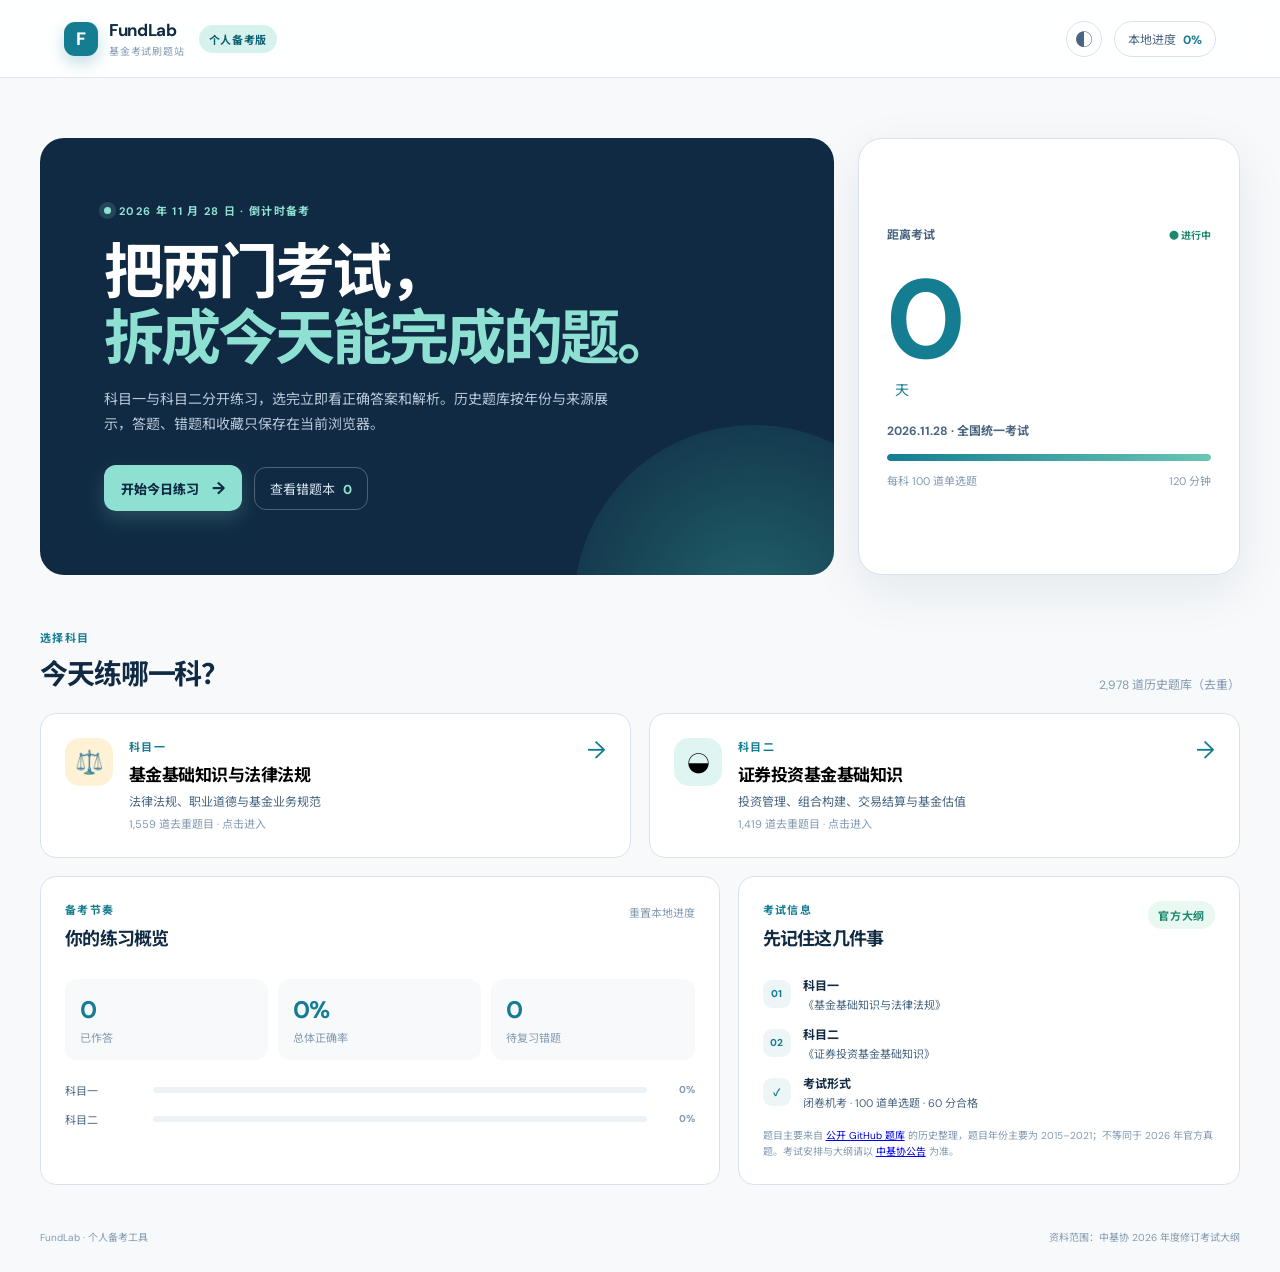
==== index.html @ 036cc4ab "Build fund qualification practice site" ====
<!doctype html>
<html lang="zh-CN">
  <head>
    <meta charset="UTF-8" />
    <meta name="viewport" content="width=device-width, initial-scale=1.0" />
    <meta name="theme-color" content="#102a43" />
    <title>基金考试刷题站 · 科目一 & 科目二</title>
    <link rel="preconnect" href="https://fonts.googleapis.com" />
    <link rel="preconnect" href="https://fonts.gstatic.com" crossorigin />
    <link href="https://fonts.googleapis.com/css2?family=DM+Sans:wght@400;500;600;700&family=Noto+Sans+SC:wght@400;500;600;700;800&display=swap" rel="stylesheet" />
    <link rel="stylesheet" href="./styles.css" />
  </head>
  <body>
    <div class="app-shell">
      <header class="topbar">
        <div class="brand-wrap">
          <button class="brand" id="brand-home" type="button" aria-label="返回首页">
            <span class="brand-mark">F</span>
            <span>
              <strong>FundLab</strong>
              <small>基金考试刷题站</small>
            </span>
          </button>
          <span class="beta-pill">个人备考版</span>
        </div>
        <div class="topbar-actions">
          <button class="icon-btn" id="theme-toggle" type="button" aria-label="切换显示模式">◐</button>
          <button class="profile-chip" id="progress-chip" type="button">本地进度 <span id="progress-chip-value">0%</span></button>
        </div>
      </header>

      <main>
        <section class="view active" id="home-view">
          <div class="hero-grid">
            <div class="hero-copy">
              <div class="eyebrow"><span class="eyebrow-dot"></span> 2026 年 11 月 28 日 · 倒计时备考</div>
              <h1>把两门考试，<br /><em>拆成今天能完成的题。</em></h1>
              <p class="hero-text">科目一与科目二分开练习，选完立即看正确答案和解析。历史题库按年份与来源展示，答题、错题和收藏只保存在当前浏览器。</p>
              <div class="hero-actions">
                <button class="primary-btn" id="quick-start" type="button">开始今日练习 <span>→</span></button>
                <button class="ghost-btn" id="open-wrong" type="button">查看错题本 <span id="wrong-count-badge">0</span></button>
              </div>
            </div>
            <div class="countdown-card">
              <div class="countdown-head"><span>距离考试</span><span class="live-dot">● 进行中</span></div>
              <div class="countdown-number" id="days-left">--</div>
              <div class="countdown-label">天</div>
              <div class="countdown-date">2026.11.28 · 全国统一考试</div>
              <div class="countdown-track"><span id="countdown-progress"></span></div>
              <div class="countdown-foot"><span>每科 100 道单选题</span><span>120 分钟</span></div>
            </div>
          </div>

          <div class="section-heading">
            <div><span class="section-kicker">选择科目</span><h2>今天练哪一科？</h2></div>
            <span class="question-total" id="question-total-label">题库加载中…</span>
          </div>
          <div class="subject-grid" id="subject-grid"></div>

          <div class="home-lower-grid">
            <section class="panel plan-panel">
              <div class="panel-heading"><div><span class="section-kicker">备考节奏</span><h3>你的练习概览</h3></div><button class="text-btn" id="reset-progress" type="button">重置本地进度</button></div>
              <div class="stat-row">
                <div class="stat-item"><span class="stat-value" id="stat-answered">0</span><span class="stat-label">已作答</span></div>
                <div class="stat-item"><span class="stat-value" id="stat-accuracy">0%</span><span class="stat-label">总体正确率</span></div>
                <div class="stat-item"><span class="stat-value" id="stat-wrong">0</span><span class="stat-label">待复习错题</span></div>
              </div>
              <div class="subject-progress-list" id="subject-progress-list"></div>
            </section>
            <section class="panel guide-panel">
              <div class="panel-heading"><div><span class="section-kicker">考试信息</span><h3>先记住这几件事</h3></div><span class="source-tag">官方大纲</span></div>
              <ul class="guide-list">
                <li><span class="guide-icon">01</span><div><strong>科目一</strong><p>《基金基础知识与法律法规》</p></div></li>
                <li><span class="guide-icon">02</span><div><strong>科目二</strong><p>《证券投资基金基础知识》</p></div></li>
                <li><span class="guide-icon">✓</span><div><strong>考试形式</strong><p>闭卷机考 · 100 道单选题 · 60 分合格</p></div></li>
              </ul>
              <p class="fine-print">题目主要来自 <a href="https://github.com/mrchzh/fund-qualification-examination" target="_blank" rel="noreferrer">公开 GitHub 题库</a> 的历史整理，题目年份主要为 2015–2021；不等同于 2026 年官方真题。考试安排与大纲请以 <a href="https://www.amac.org.cn/xwfb/tzgg/202611/t20261103_28194.html" target="_blank" rel="noreferrer">中基协公告</a> 为准。</p>
            </section>
          </div>
        </section>

        <section class="view" id="practice-view">
          <div class="practice-topline">
            <button class="back-btn" id="practice-home" type="button">← 返回首页</button>
            <div class="practice-title-wrap"><span class="practice-subject-pill" id="practice-subject-pill">科目二</span><h2 id="practice-title">证券投资基金基础知识</h2></div>
            <div class="practice-toolbar"><button class="toolbar-btn" id="toggle-order" type="button">↝ 顺序</button><button class="toolbar-btn" id="practice-filters" type="button">筛选</button></div>
          </div>
          <div class="filter-bar" id="filter-bar">
            <label>章节<select id="chapter-filter"><option value="all">全部章节</option></select></label>
            <label>题型<select id="type-filter"><option value="all">全部题型</option><option value="single">单选题</option><option value="multi">多选题</option><option value="tf">判断题</option></select></label>
            <button class="small-btn" id="apply-filter" type="button">应用</button>
          </div>
          <div class="practice-layout">
            <aside class="question-sidebar">
              <div class="sidebar-summary"><div><span class="sidebar-label">当前进度</span><strong id="practice-progress-text">0 / 0</strong></div><div class="mini-ring" id="mini-ring"><span>0%</span></div></div>
              <div class="progress-line"><span id="practice-progress-line"></span></div>
              <div class="question-nav-head"><span>题目导航</span><span class="legend"><i class="legend-dot answered"></i>已答 <i class="legend-dot wrong"></i>错题</span></div>
              <div class="question-nav" id="question-nav"></div>
              <div class="sidebar-bottom"><button class="outline-btn full" id="open-practice-wrong" type="button">错题本 <span id="practice-wrong-count">0</span></button></div>
            </aside>
            <section class="question-card-wrap">
              <div class="question-card" id="question-card"></div>
            </section>
          </div>
        </section>

        <section class="view" id="wrong-view">
          <div class="practice-topline"><button class="back-btn" id="wrong-home" type="button">← 返回首页</button><div class="practice-title-wrap"><span class="practice-subject-pill wrong-pill">复习模式</span><h2>错题本</h2></div><div></div></div>
          <div class="wrong-intro"><div><span class="section-kicker">错题复盘</span><h1>把不会的题，变成下一次的分数。</h1><p>错题记录只保存在当前浏览器，可以随时清空或重新练习。</p></div><button class="danger-btn" id="clear-wrong" type="button">清空错题</button></div>
          <div class="wrong-list" id="wrong-list"></div>
        </section>
      </main>

      <footer class="footer"><span>FundLab · 个人备考工具</span><span>资料范围：中基协 2026 年度修订考试大纲</span></footer>
    </div>
    <div class="toast" id="toast" role="status"></div>
    <script src="./data/questions.js"></script>
    <script src="./app.js"></script>
  </body>
</html>
---- styles.css ----
:root {
  --ink: #102a43;
  --ink-soft: #486581;
  --muted: #829ab1;
  --line: #d9e2ec;
  --paper: #f7f9fb;
  --card: #ffffff;
  --blue: #147d92;
  --blue-deep: #0b6073;
  --mint: #d7f2ec;
  --gold: #f2c66d;
  --red: #c45252;
  --red-soft: #fff0f0;
  --green: #1b8a70;
  --green-soft: #e9f8f1;
  --shadow: 0 16px 50px rgba(16, 42, 67, 0.08);
  --radius-lg: 24px;
  --radius-md: 16px;
  --radius-sm: 10px;
  font-family: "DM Sans", "Noto Sans SC", -apple-system, BlinkMacSystemFont, "Segoe UI", sans-serif;
}

* { box-sizing: border-box; }
html { scroll-behavior: smooth; }
body { margin: 0; color: var(--ink); background: var(--paper); min-width: 320px; }
button, select { font: inherit; }
button { cursor: pointer; }
.app-shell { min-height: 100vh; display: flex; flex-direction: column; }
.topbar { height: 78px; padding: 0 clamp(20px, 5vw, 76px); display: flex; align-items: center; justify-content: space-between; background: rgba(255,255,255,.88); border-bottom: 1px solid rgba(217,226,236,.8); position: sticky; top: 0; z-index: 10; backdrop-filter: blur(14px); }
.brand-wrap, .topbar-actions, .brand, .hero-actions, .countdown-head, .countdown-foot, .section-heading, .panel-heading, .practice-topline, .practice-title-wrap, .practice-toolbar, .filter-bar, .sidebar-summary, .question-nav-head, .wrong-intro { display: flex; align-items: center; }
.brand { gap: 11px; border: 0; background: none; padding: 0; color: var(--ink); text-align: left; }
.brand-mark { width: 34px; height: 34px; display: grid; place-items: center; color: white; font-weight: 800; font-size: 18px; border-radius: 11px; background: var(--blue); box-shadow: 0 7px 16px rgba(20,125,146,.25); }
.brand strong, .brand small { display: block; }
.brand strong { font-size: 17px; letter-spacing: -.02em; }
.brand small { color: var(--muted); font-size: 10px; margin-top: 2px; letter-spacing: .08em; }
.beta-pill, .source-tag, .practice-subject-pill { font-size: 11px; font-weight: 700; letter-spacing: .06em; border-radius: 999px; padding: 6px 10px; }
.beta-pill { color: var(--blue-deep); background: var(--mint); margin-left: 14px; }
.topbar-actions { gap: 12px; }
.icon-btn, .profile-chip { border: 1px solid var(--line); background: white; color: var(--ink-soft); border-radius: 999px; }
.icon-btn { width: 36px; height: 36px; font-size: 18px; }
.profile-chip { padding: 8px 13px; font-size: 12px; }
.profile-chip span { color: var(--blue); font-weight: 700; margin-left: 4px; }
main { width: min(1200px, calc(100% - 40px)); margin: 0 auto; flex: 1; }
.view { display: none; padding: 60px 0 44px; animation: appear .35s ease; }
.view.active { display: block; }
@keyframes appear { from { opacity: 0; transform: translateY(8px); } to { opacity: 1; transform: none; } }
.hero-grid { display: grid; grid-template-columns: 1.35fr .65fr; gap: 24px; align-items: stretch; }
.hero-copy { min-height: 346px; border-radius: var(--radius-lg); padding: clamp(32px, 6vw, 64px); background: var(--ink); color: white; position: relative; overflow: hidden; }
.hero-copy::after { content: ""; position: absolute; width: 360px; height: 360px; border-radius: 50%; right: -100px; bottom: -210px; background: radial-gradient(circle, rgba(62,196,177,.36), rgba(62,196,177,0)); }
.eyebrow, .section-kicker { text-transform: uppercase; letter-spacing: .12em; font-weight: 700; font-size: 11px; }
.eyebrow { color: #8ee1d2; display: flex; align-items: center; gap: 8px; }
.eyebrow-dot { width: 7px; height: 7px; border-radius: 50%; background: #8ee1d2; box-shadow: 0 0 0 5px rgba(142,225,210,.15); }
h1, h2, h3, p { margin-top: 0; }
.hero-copy h1 { margin: 22px 0 15px; font-size: clamp(34px, 5vw, 60px); line-height: 1.1; letter-spacing: -.05em; font-weight: 700; position: relative; z-index: 1; }
.hero-copy h1 em { color: #8ee1d2; font-style: normal; }
.hero-text { max-width: 530px; color: #b9c9d9; font-size: 14px; line-height: 1.8; position: relative; z-index: 1; }
.hero-actions { gap: 12px; margin-top: 28px; position: relative; z-index: 1; }
.primary-btn, .ghost-btn, .outline-btn, .small-btn, .danger-btn, .toolbar-btn, .back-btn, .text-btn { border: 0; }
.primary-btn { background: #8ee1d2; color: var(--ink); border-radius: 12px; padding: 12px 17px; font-weight: 800; font-size: 13px; box-shadow: 0 8px 20px rgba(142,225,210,.2); }
.primary-btn span { padding-left: 10px; font-size: 17px; }
.ghost-btn { background: transparent; color: #d7e5f0; border: 1px solid rgba(215,229,240,.3); border-radius: 12px; padding: 11px 15px; font-size: 13px; }
.ghost-btn span { color: #8ee1d2; margin-left: 5px; font-weight: 800; }
.countdown-card { background: var(--card); border: 1px solid var(--line); border-radius: var(--radius-lg); padding: 28px; box-shadow: var(--shadow); display: flex; flex-direction: column; justify-content: center; }
.countdown-head { justify-content: space-between; color: var(--ink-soft); font-size: 12px; font-weight: 700; }
.live-dot { color: var(--green); font-size: 10px; }
.countdown-number { font-size: clamp(70px, 10vw, 112px); line-height: .95; font-weight: 700; letter-spacing: -.08em; color: var(--blue); margin-top: 24px; }
.countdown-label { color: var(--blue); font-size: 14px; margin: 5px 0 22px 8px; }
.countdown-date { color: var(--ink-soft); font-size: 12px; font-weight: 700; }
.countdown-track, .progress-line { height: 7px; background: #edf2f7; border-radius: 99px; overflow: hidden; }
.countdown-track { margin: 15px 0 11px; }
.countdown-track span, .progress-line span { display: block; height: 100%; width: 0; border-radius: inherit; background: linear-gradient(90deg, var(--blue), #69c6b3); transition: width .4s ease; }
.countdown-foot { justify-content: space-between; color: var(--muted); font-size: 11px; }
.section-heading { justify-content: space-between; margin: 54px 0 20px; align-items: end; }
.section-kicker { color: var(--blue); display: block; margin-bottom: 7px; }
.section-heading h2, .panel-heading h3 { margin: 0; letter-spacing: -.04em; }
.section-heading h2 { font-size: 28px; }
.question-total { font-size: 12px; color: var(--muted); }
.subject-grid { display: grid; grid-template-columns: 1fr 1fr; gap: 18px; }
.subject-card { border: 1px solid var(--line); border-radius: var(--radius-md); background: white; padding: 24px; display: grid; grid-template-columns: auto 1fr auto; align-items: start; gap: 16px; text-align: left; transition: transform .2s ease, box-shadow .2s ease, border-color .2s ease; }
.subject-card:hover { transform: translateY(-3px); border-color: #9bcfc7; box-shadow: var(--shadow); }
.subject-icon { width: 48px; height: 48px; display: grid; place-items: center; border-radius: 15px; font-size: 23px; }
.subject-icon.law { background: #fff1d6; }
.subject-icon.base { background: #dff5f1; }
.subject-card h3 { margin: 2px 0 7px; font-size: 17px; letter-spacing: -.03em; }
.subject-card p { color: var(--ink-soft); line-height: 1.55; font-size: 12px; margin: 0; }
.subject-meta { grid-column: 2 / 3; color: var(--muted); font-size: 11px; margin-top: 6px; }
.subject-arrow { color: var(--blue); font-size: 24px; line-height: 1; }
.home-lower-grid { display: grid; grid-template-columns: 1.15fr .85fr; gap: 18px; margin-top: 18px; }
.panel { background: white; border: 1px solid var(--line); border-radius: var(--radius-md); padding: 24px; }
.panel-heading { justify-content: space-between; align-items: start; }
.panel-heading h3 { font-size: 18px; }
.text-btn { background: none; color: var(--muted); font-size: 11px; padding: 3px 0; }
.text-btn:hover { color: var(--red); }
.stat-row { display: grid; grid-template-columns: repeat(3,1fr); gap: 10px; margin: 28px 0 22px; }
.stat-item { padding: 15px; border-radius: 12px; background: #f7f9fb; }
.stat-value, .stat-label { display: block; }
.stat-value { font-size: 24px; font-weight: 700; color: var(--blue); letter-spacing: -.05em; }
.stat-label { font-size: 11px; color: var(--muted); margin-top: 4px; }
.subject-progress-list { display: grid; gap: 13px; }
.subject-progress-line { display: grid; grid-template-columns: 78px 1fr 38px; align-items: center; gap: 10px; font-size: 11px; color: var(--ink-soft); }
.subject-progress-line .bar { height: 6px; background: #edf2f7; border-radius: 99px; overflow: hidden; }
.subject-progress-line .bar i { display: block; height: 100%; border-radius: inherit; background: #79cbbb; }
.subject-progress-line b { text-align: right; font-size: 10px; color: var(--muted); }
.source-tag { color: var(--green); background: var(--green-soft); }
.guide-list { list-style: none; padding: 0; margin: 25px 0 18px; display: grid; gap: 13px; }
.guide-list li { display: flex; align-items: center; gap: 12px; }
.guide-icon { flex: 0 0 28px; height: 28px; display: grid; place-items: center; border-radius: 9px; background: #eef5f7; color: var(--blue); font-size: 10px; font-weight: 800; }
.guide-list strong, .guide-list p { display: block; }
.guide-list strong { font-size: 12px; }
.guide-list p { color: var(--ink-soft); font-size: 11px; margin: 2px 0 0; }
.fine-print { color: var(--muted); font-size: 10px; line-height: 1.6; margin: 0; }
.footer { width: min(1200px, calc(100% - 40px)); margin: auto; padding: 0 0 28px; display: flex; justify-content: space-between; gap: 12px; color: var(--muted); font-size: 10px; }

/* Practice */
.practice-topline { justify-content: space-between; gap: 18px; margin-bottom: 28px; }
.back-btn { background: none; color: var(--ink-soft); font-size: 12px; padding: 0; white-space: nowrap; }
.back-btn:hover { color: var(--blue); }
.practice-title-wrap { gap: 12px; flex: 1; }
.practice-title-wrap h2 { margin: 0; font-size: 22px; letter-spacing: -.04em; }
.practice-subject-pill { background: var(--mint); color: var(--blue-deep); }
.wrong-pill { color: #8c5d16; background: #fff2d8; }
.practice-toolbar { gap: 8px; }
.toolbar-btn { border: 1px solid var(--line); background: white; color: var(--ink-soft); border-radius: 9px; padding: 8px 11px; font-size: 11px; }
.toolbar-btn:hover { border-color: #8bcbbb; color: var(--blue); }
.filter-bar { display: none; gap: 13px; background: #edf6f5; border: 1px solid #d6ebe7; border-radius: 12px; padding: 12px; margin-bottom: 18px; }
.filter-bar.open { display: flex; }
.filter-bar label { color: var(--ink-soft); font-size: 11px; display: flex; gap: 7px; align-items: center; }
.filter-bar select { color: var(--ink); border: 1px solid #c7ddda; background: white; border-radius: 7px; padding: 7px 9px; font-size: 11px; }
.small-btn { color: white; background: var(--blue); border-radius: 8px; padding: 8px 13px; font-size: 11px; margin-left: auto; }
.practice-layout { display: grid; grid-template-columns: 270px minmax(0,1fr); gap: 20px; align-items: start; }
.question-sidebar { background: white; border: 1px solid var(--line); border-radius: var(--radius-md); padding: 18px; position: sticky; top: 98px; min-height: 480px; display: flex; flex-direction: column; }
.sidebar-summary { justify-content: space-between; }
.sidebar-label { color: var(--muted); font-size: 10px; display: block; margin-bottom: 4px; }
.sidebar-summary strong { font-size: 18px; letter-spacing: -.04em; }
.mini-ring { width: 43px; height: 43px; display: grid; place-items: center; border-radius: 50%; background: conic-gradient(var(--blue) 0deg, #e9f1f4 0deg); position: relative; }
.mini-ring::after { content: ""; position: absolute; inset: 5px; background: white; border-radius: 50%; }
.mini-ring span { position: relative; z-index: 1; color: var(--blue); font-weight: 800; font-size: 10px; }
.progress-line { margin: 15px 0 23px; height: 5px; }
.question-nav-head { justify-content: space-between; color: var(--ink-soft); font-size: 11px; font-weight: 700; margin-bottom: 11px; }
.legend { display: flex; align-items: center; gap: 4px; color: var(--muted); font-size: 9px; font-weight: 400; }
.legend-dot { width: 6px; height: 6px; border-radius: 50%; background: #d9e2ec; margin-left: 4px; }
.legend-dot.answered { background: #7bcabb; }
.legend-dot.wrong { background: #e78f8f; }
.question-nav { display: grid; grid-template-columns: repeat(5, 1fr); gap: 7px; max-height: 300px; overflow: auto; padding-right: 2px; }
.nav-num { border: 1px solid #e6edf2; color: var(--ink-soft); background: #fbfcfd; border-radius: 7px; padding: 7px 0; font-size: 10px; }
.nav-num:hover { border-color: #83cabc; }
.nav-num.current { color: white; background: var(--blue); border-color: var(--blue); font-weight: 700; }
.nav-num.answered:not(.current) { color: var(--green); background: var(--green-soft); border-color: #c7eadf; }
.nav-num.wrong:not(.current) { color: var(--red); background: var(--red-soft); border-color: #f3cccc; }
.sidebar-bottom { margin-top: auto; padding-top: 18px; }
.outline-btn { color: var(--blue); background: white; border: 1px solid #a7d5ce; border-radius: 9px; padding: 10px 12px; font-size: 11px; }
.outline-btn.full { width: 100%; display: flex; justify-content: space-between; }
.outline-btn span { color: var(--red); font-weight: 700; }
.question-card-wrap { min-width: 0; }
.question-card { background: white; border: 1px solid var(--line); border-radius: var(--radius-lg); padding: clamp(24px, 4vw, 46px); min-height: 560px; box-shadow: var(--shadow); }
.question-meta { display: flex; align-items: center; justify-content: space-between; color: var(--muted); font-size: 11px; margin-bottom: 25px; }
.question-meta-left { display: flex; align-items: center; gap: 9px; }
.meta-chapter { color: var(--blue); background: #eaf6f4; border-radius: 999px; padding: 5px 8px; font-weight: 700; }
.question-source { font-size: 10px; }
.star-btn { border: 0; background: none; color: #c7d2dc; font-size: 22px; padding: 0; }
.star-btn.active { color: var(--gold); }
.question-type-label { color: var(--ink-soft); font-size: 12px; font-weight: 700; margin-bottom: 11px; }
.question-text { font-size: clamp(20px, 3vw, 27px); line-height: 1.55; letter-spacing: -.04em; margin-bottom: 28px; max-width: 850px; }
.question-hint { color: var(--muted); font-size: 11px; margin-bottom: 18px; }
.options { display: grid; gap: 11px; }
.option { width: 100%; text-align: left; display: flex; align-items: flex-start; gap: 12px; padding: 14px 15px; border-radius: 12px; border: 1px solid #e2eaf0; background: #fbfcfd; color: var(--ink); font-size: 13px; line-height: 1.65; transition: border-color .15s ease, background .15s ease, transform .15s ease; }
.option:hover { border-color: #81c7bb; transform: translateX(2px); }
.option.selected { border-color: var(--blue); background: #eef8f6; }
.option.correct { border-color: var(--green); background: var(--green-soft); }
.option.incorrect { border-color: var(--red); background: var(--red-soft); }
.option-letter { flex: 0 0 25px; height: 25px; display: grid; place-items: center; color: var(--ink-soft); border-radius: 50%; border: 1px solid #d6e0e8; font-size: 11px; font-weight: 700; }
.option.selected .option-letter { color: white; background: var(--blue); border-color: var(--blue); }
.option.correct .option-letter { color: white; background: var(--green); border-color: var(--green); }
.option.incorrect .option-letter { color: white; background: var(--red); border-color: var(--red); }
.feedback { margin-top: 22px; border-radius: 13px; padding: 16px 17px; font-size: 12px; line-height: 1.75; }
.feedback.correct { background: var(--green-soft); border: 1px solid #bce5d8; color: #14684f; }
.feedback.incorrect { background: var(--red-soft); border: 1px solid #f0c5c5; color: #8d3b3b; }
.feedback strong { display: block; font-size: 14px; margin-bottom: 3px; }
.feedback p { margin: 0; }
.answer-line { margin-top: 7px; font-weight: 700; }
.question-actions { display: flex; justify-content: space-between; align-items: center; gap: 12px; margin-top: 28px; padding-top: 21px; border-top: 1px solid #edf1f4; }
.action-group { display: flex; gap: 8px; }
.action-btn { border: 1px solid var(--line); background: white; color: var(--ink-soft); border-radius: 9px; padding: 10px 14px; font-size: 11px; }
.action-btn:hover { color: var(--blue); border-color: #9bcfc7; }
.action-btn.primary { color: white; background: var(--blue); border-color: var(--blue); font-weight: 700; }
.action-btn.primary:hover { background: var(--blue-deep); }
.empty-state { text-align: center; padding: 70px 20px; border: 1px dashed #cdd9e2; border-radius: var(--radius-md); color: var(--muted); }
.empty-state strong { display: block; color: var(--ink); font-size: 17px; margin-bottom: 8px; }

/* Wrong book */
.wrong-intro { justify-content: space-between; align-items: end; gap: 20px; padding: 28px 30px; background: var(--ink); color: white; border-radius: var(--radius-lg); margin-bottom: 20px; }
.wrong-intro .section-kicker { color: #8ee1d2; }
.wrong-intro h1 { margin: 0 0 8px; font-size: clamp(24px, 4vw, 38px); letter-spacing: -.05em; }
.wrong-intro p { margin: 0; color: #b9c9d9; font-size: 12px; }
.danger-btn { color: #9a4747; background: var(--red-soft); border: 1px solid #f3cccc; border-radius: 9px; padding: 9px 12px; font-size: 11px; white-space: nowrap; }
.wrong-list { display: grid; gap: 12px; }
.wrong-item { border: 1px solid var(--line); background: white; border-radius: var(--radius-md); padding: 20px; display: grid; grid-template-columns: auto 1fr auto; gap: 15px; align-items: start; }
.wrong-num { color: var(--red); background: var(--red-soft); width: 31px; height: 31px; display: grid; place-items: center; border-radius: 9px; font-size: 11px; font-weight: 800; }
.wrong-item h3 { margin: 0 0 7px; font-size: 14px; line-height: 1.6; }
.wrong-item p { margin: 0; color: var(--ink-soft); font-size: 11px; line-height: 1.6; }
.wrong-item .source-line { color: var(--muted); font-size: 10px; margin-top: 8px; }
.review-btn { border: 1px solid #a7d5ce; background: white; color: var(--blue); border-radius: 8px; font-size: 11px; padding: 8px 10px; white-space: nowrap; }
.toast { position: fixed; left: 50%; bottom: 25px; transform: translate(-50%, 20px); opacity: 0; pointer-events: none; background: var(--ink); color: white; border-radius: 10px; padding: 10px 14px; font-size: 12px; box-shadow: var(--shadow); transition: opacity .2s ease, transform .2s ease; z-index: 20; }
.toast.show { opacity: 1; transform: translate(-50%, 0); }

@media (max-width: 820px) {
  .topbar { height: 68px; padding: 0 18px; }
  .beta-pill { display: none; }
  main, .footer { width: min(100% - 28px, 640px); }
  .view { padding-top: 30px; }
  .hero-grid, .home-lower-grid { grid-template-columns: 1fr; }
  .hero-copy { min-height: 330px; }
  .subject-grid { grid-template-columns: 1fr; }
  .practice-layout { grid-template-columns: 1fr; }
  .question-sidebar { position: static; min-height: 0; }
  .question-nav { max-height: 150px; grid-template-columns: repeat(10,1fr); }
  .sidebar-bottom { margin-top: 14px; padding-top: 0; }
  .question-card { min-height: 0; }
  .footer { flex-direction: column; padding-bottom: 18px; }
}

@media (max-width: 520px) {
  .topbar-actions .icon-btn { display: none; }
  .profile-chip { padding: 7px 9px; }
  .hero-copy { padding: 28px 24px; }
  .hero-copy h1 { font-size: 37px; }
  .hero-actions { flex-direction: column; align-items: stretch; }
  .section-heading { align-items: start; flex-direction: column; gap: 7px; }
  .question-nav { grid-template-columns: repeat(8,1fr); }
  .practice-topline { flex-wrap: wrap; }
  .practice-title-wrap { order: 3; flex-basis: 100%; }
  .practice-toolbar { margin-left: auto; }
  .filter-bar { flex-wrap: wrap; }
  .filter-bar label { flex: 1 1 100%; justify-content: space-between; }
  .filter-bar select { flex: 1; }
  .small-btn { margin-left: 0; }
  .question-actions { align-items: stretch; flex-direction: column; }
  .action-group { justify-content: space-between; }
  .action-btn { flex: 1; }
  .wrong-intro { align-items: start; flex-direction: column; padding: 24px; }
  .wrong-item { grid-template-columns: auto 1fr; }
  .wrong-item .review-btn { grid-column: 2; justify-self: start; }
}

body.dark { --paper: #0b1f30; --card: #102a43; --ink: #f5f8fb; --ink-soft: #bfd0df; --muted: #8da5b9; --line: #294359; --shadow: 0 16px 50px rgba(0,0,0,.2); }
body.dark .topbar, body.dark .panel, body.dark .subject-card, body.dark .countdown-card, body.dark .question-sidebar, body.dark .question-card, body.dark .wrong-item, body.dark .option, body.dark .toolbar-btn, body.dark .icon-btn, body.dark .profile-chip, body.dark .action-btn, body.dark .outline-btn, body.dark .review-btn { background: #102a43; }
body.dark .stat-item, body.dark .nav-num { background: #15334c; border-color: #294359; }
body.dark .filter-bar { background: #153d4a; border-color: #2a5b61; }
body.dark .option.selected { background: #174a58; }
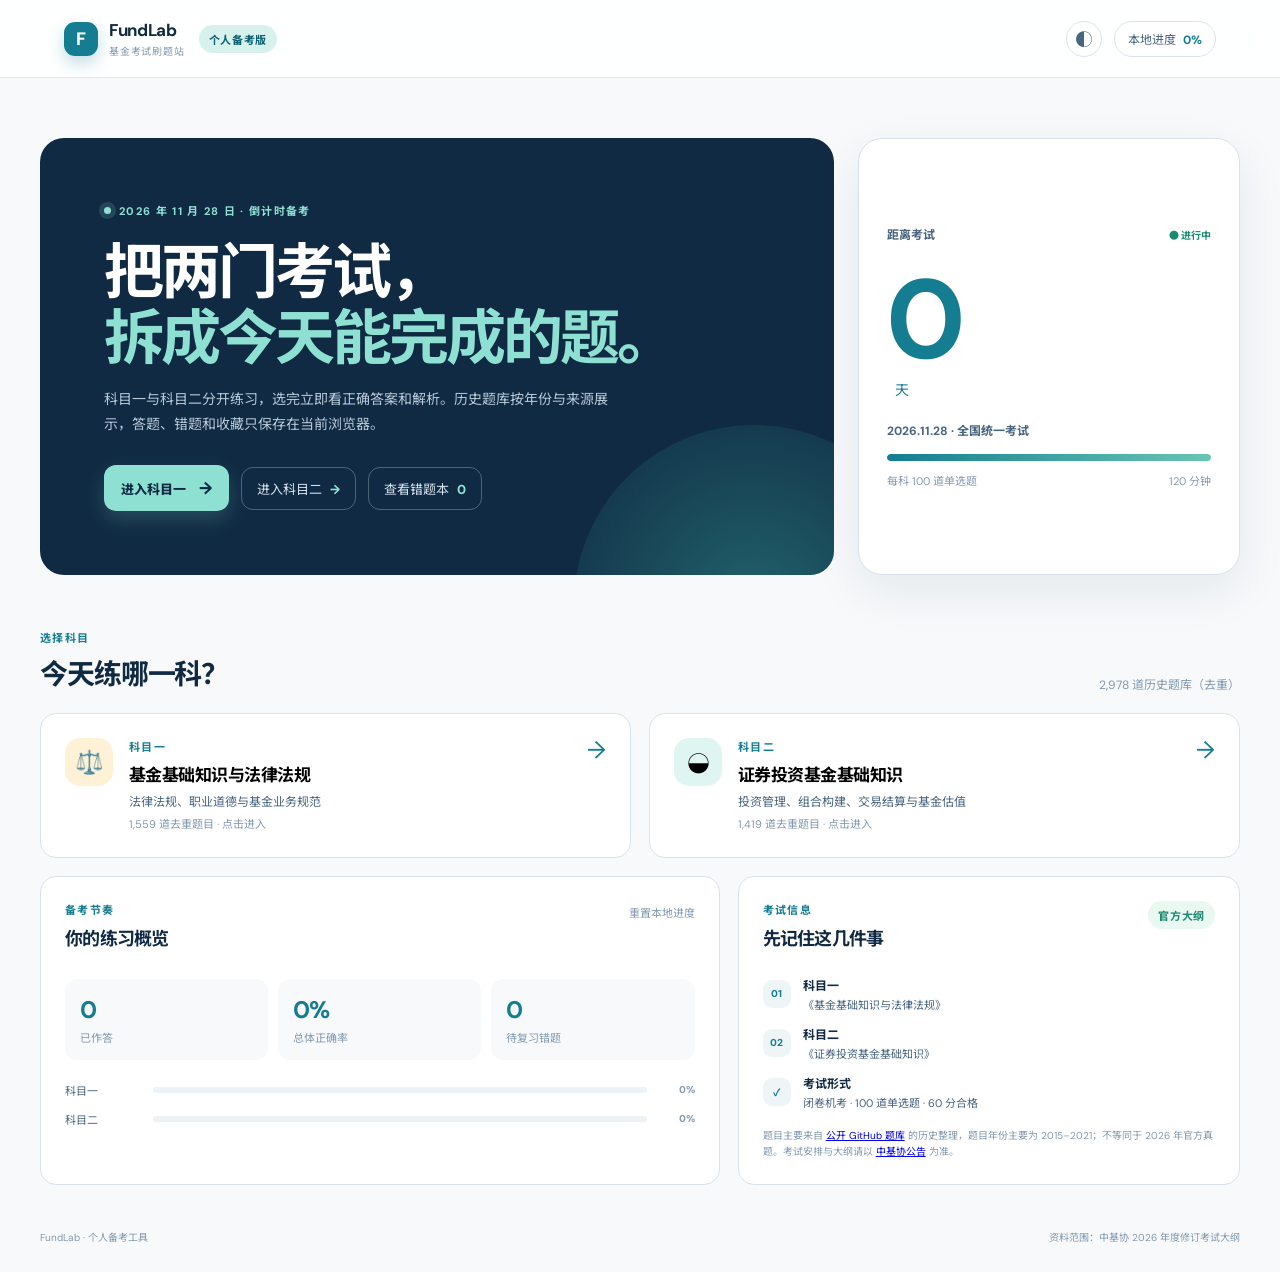
==== commit 0aeff2bc: "Add direct subject one and subject two entry buttons" ====
--- a/index.html
+++ b/index.html
@@ -37,7 +37,8 @@
               <h1>把两门考试，<br /><em>拆成今天能完成的题。</em></h1>
               <p class="hero-text">科目一与科目二分开练习，选完立即看正确答案和解析。历史题库按年份与来源展示，答题、错题和收藏只保存在当前浏览器。</p>
               <div class="hero-actions">
-                <button class="primary-btn" id="quick-start" type="button">开始今日练习 <span>→</span></button>
+                <button class="primary-btn" id="quick-subject-1" type="button">进入科目一 <span>→</span></button>
+                <button class="ghost-btn" id="quick-subject-2" type="button">进入科目二 <span>→</span></button>
                 <button class="ghost-btn" id="open-wrong" type="button">查看错题本 <span id="wrong-count-badge">0</span></button>
               </div>
             </div>
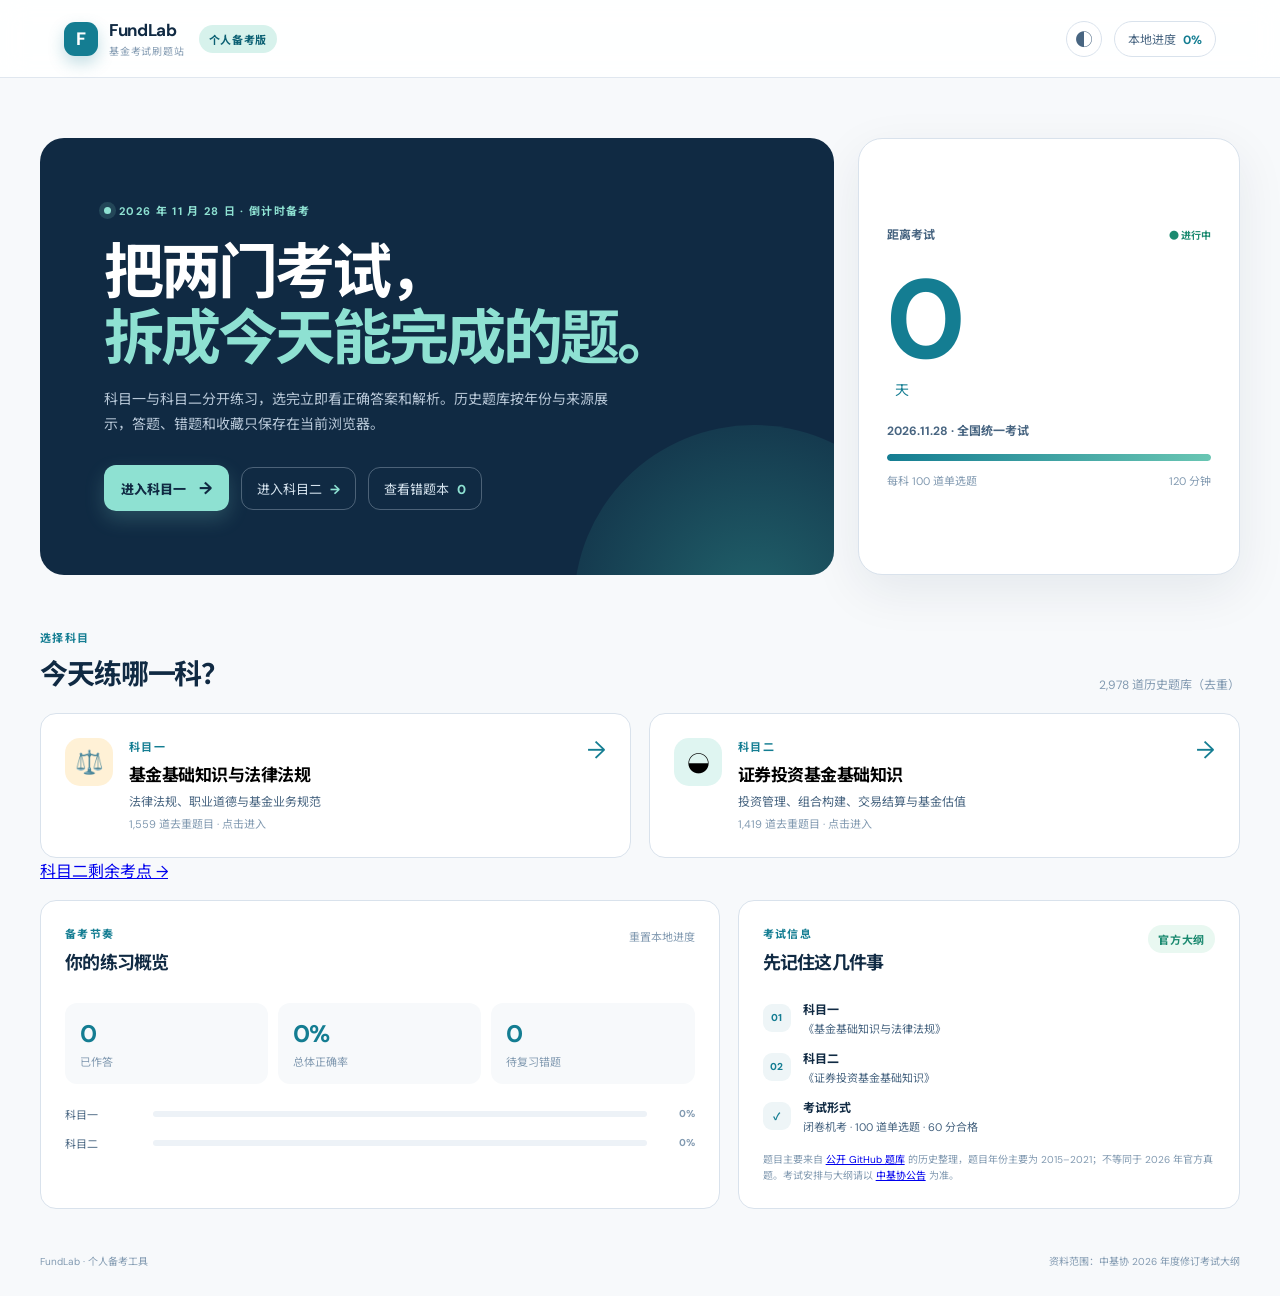
==== commit 8eb3dbc4: "Add isolated subject two exam review" ====
--- a/index.html
+++ b/index.html
@@ -8,7 +8,7 @@
     <link rel="preconnect" href="https://fonts.googleapis.com" />
     <link rel="preconnect" href="https://fonts.gstatic.com" crossorigin />
     <link href="https://fonts.googleapis.com/css2?family=DM+Sans:wght@400;500;600;700&family=Noto+Sans+SC:wght@400;500;600;700;800&display=swap" rel="stylesheet" />
-    <link rel="stylesheet" href="./styles.css" />
+    <link rel="stylesheet" href="./styles.css?v=3" />
   </head>
   <body>
     <div class="app-shell">
@@ -57,6 +57,7 @@
             <span class="question-total" id="question-total-label">题库加载中…</span>
           </div>
           <div class="subject-grid" id="subject-grid"></div>
+          <p><a href="./fund2-review.html">科目二剩余考点 →</a></p>
 
           <div class="home-lower-grid">
             <section class="panel plan-panel">
@@ -115,7 +116,7 @@
       <footer class="footer"><span>FundLab · 个人备考工具</span><span>资料范围：中基协 2026 年度修订考试大纲</span></footer>
     </div>
     <div class="toast" id="toast" role="status"></div>
-    <script src="./data/questions.js"></script>
-    <script src="./app.js"></script>
+    <script src="./data/questions.js?v=3"></script>
+    <script src="./app.js?v=3"></script>
   </body>
 </html>
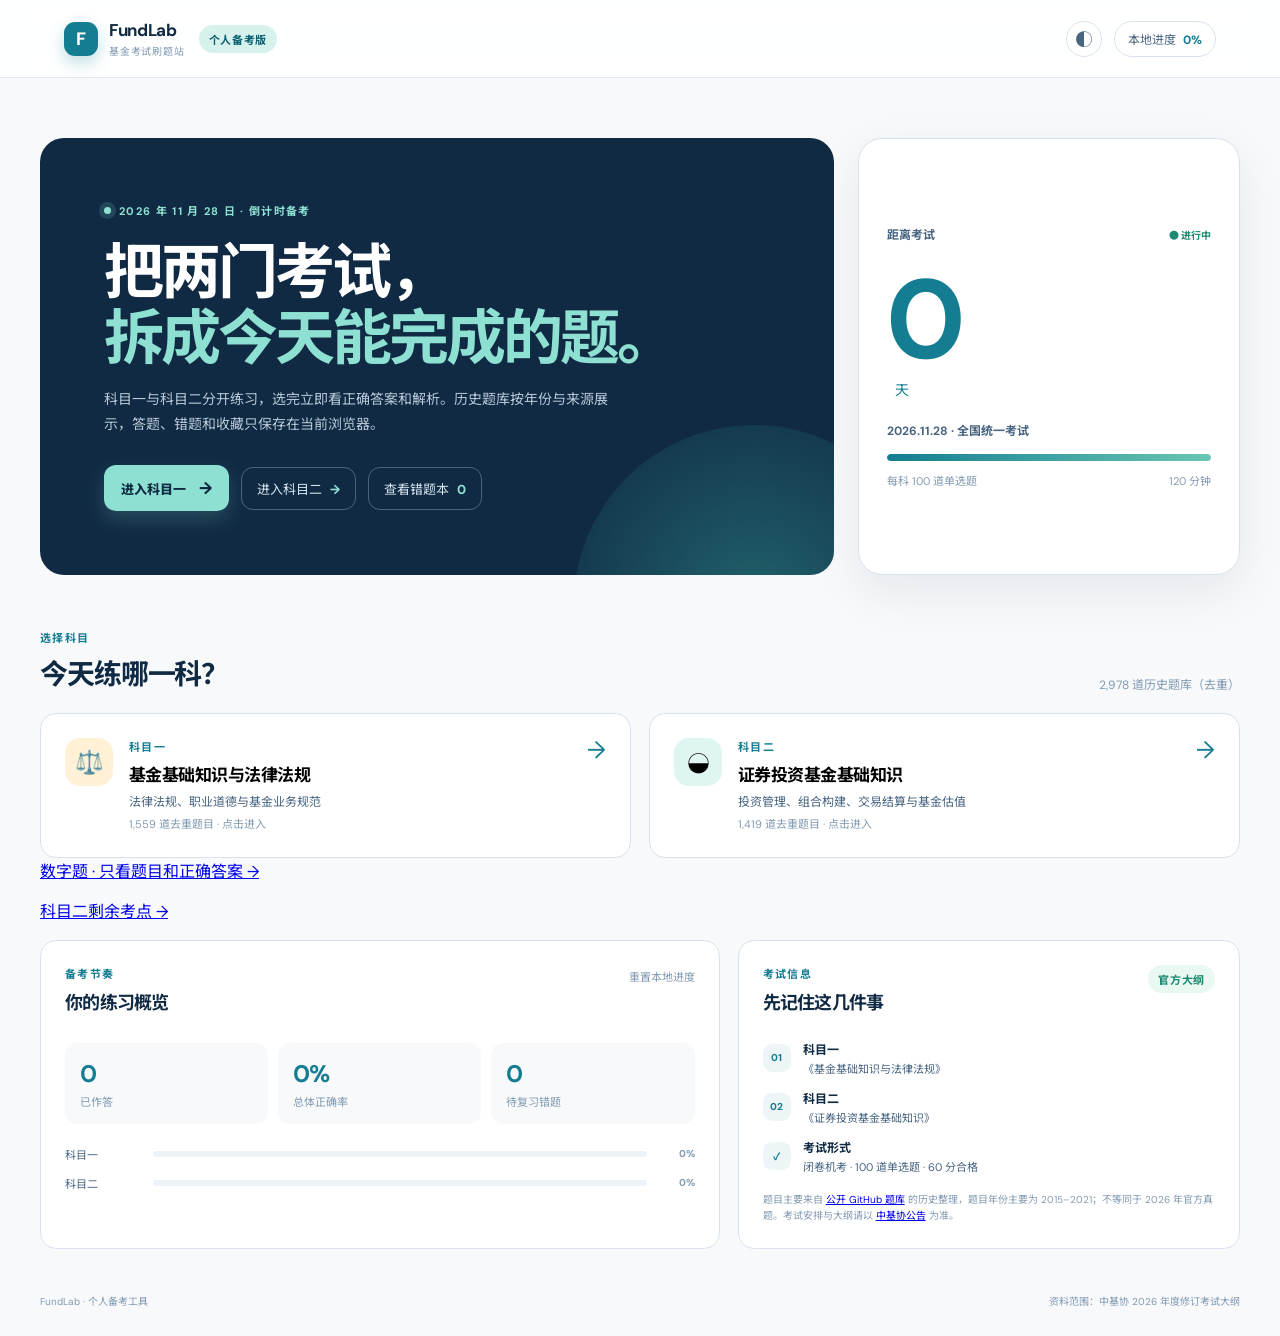
==== commit cef72915: "Add numeric answer review cards" ====
--- a/index.html
+++ b/index.html
@@ -57,6 +57,7 @@
             <span class="question-total" id="question-total-label">题库加载中…</span>
           </div>
           <div class="subject-grid" id="subject-grid"></div>
+          <p><a href="./numbers.html">数字题 · 只看题目和正确答案 →</a></p>
           <p><a href="./fund2-review.html">科目二剩余考点 →</a></p>
 
           <div class="home-lower-grid">
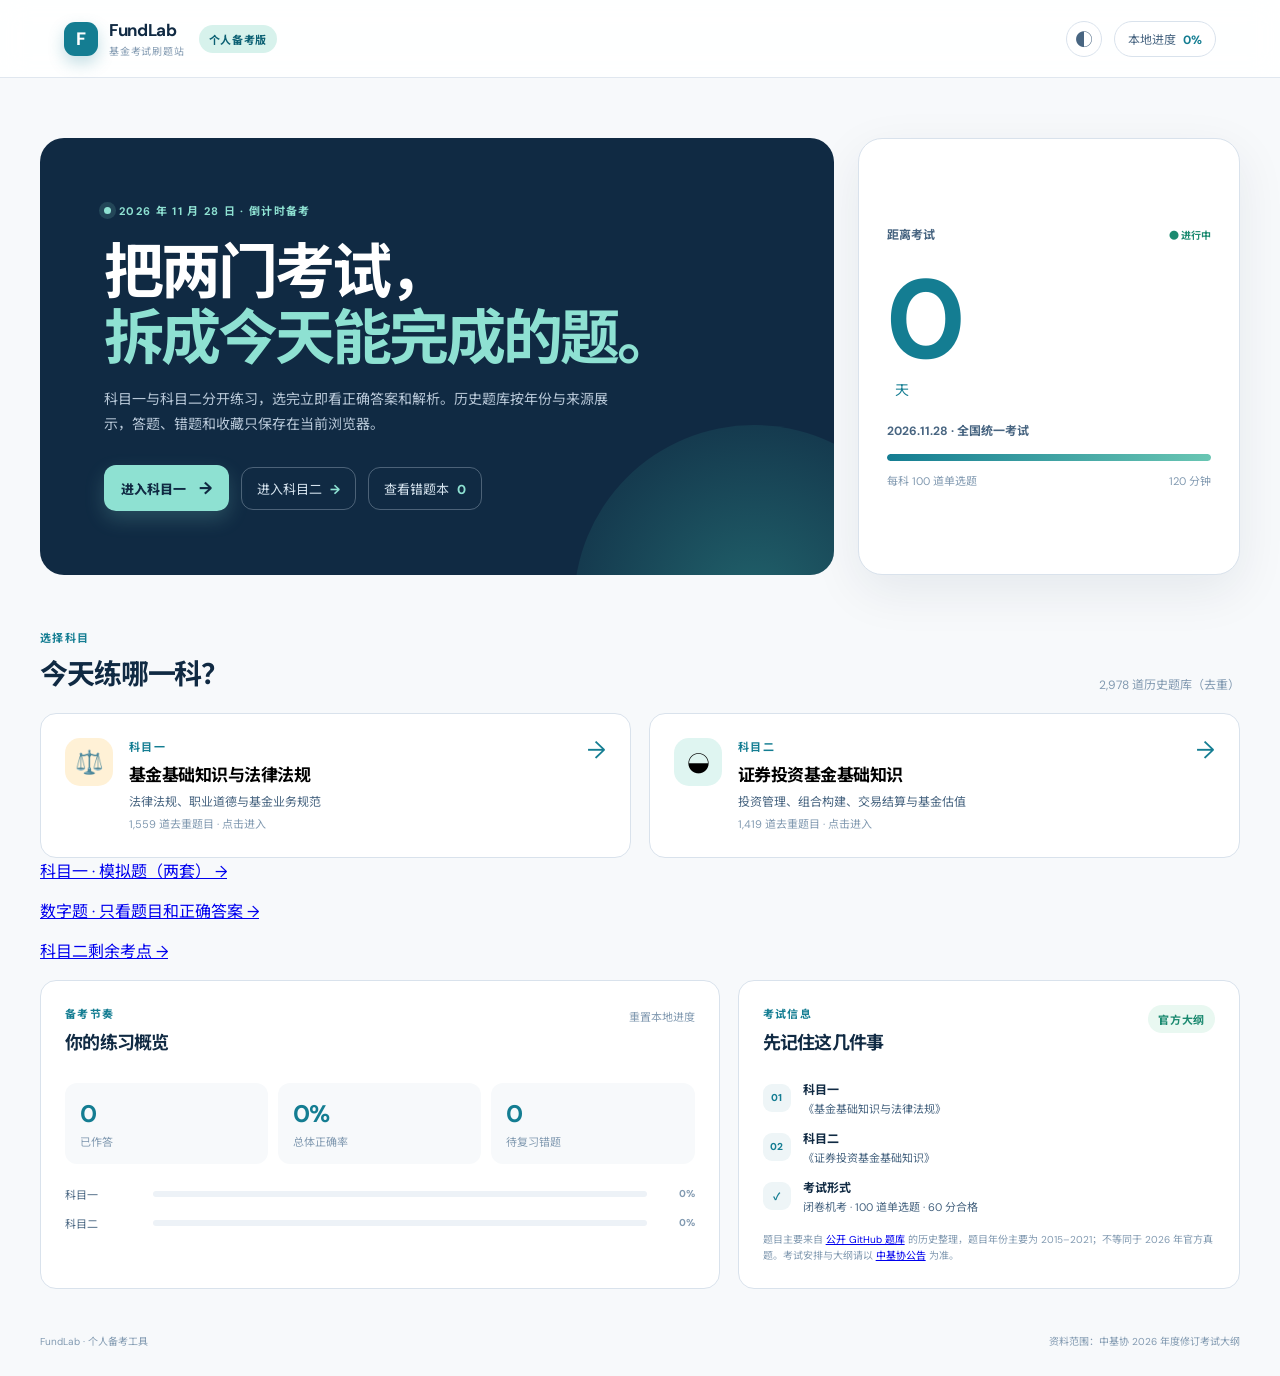
==== commit 91be011b: "Add two independent fund law mock exams" ====
--- a/index.html
+++ b/index.html
@@ -57,6 +57,7 @@
             <span class="question-total" id="question-total-label">题库加载中…</span>
           </div>
           <div class="subject-grid" id="subject-grid"></div>
+          <p><a href="./mock-laws.html">科目一 · 模拟题（两套） →</a></p>
           <p><a href="./numbers.html">数字题 · 只看题目和正确答案 →</a></p>
           <p><a href="./fund2-review.html">科目二剩余考点 →</a></p>
 
